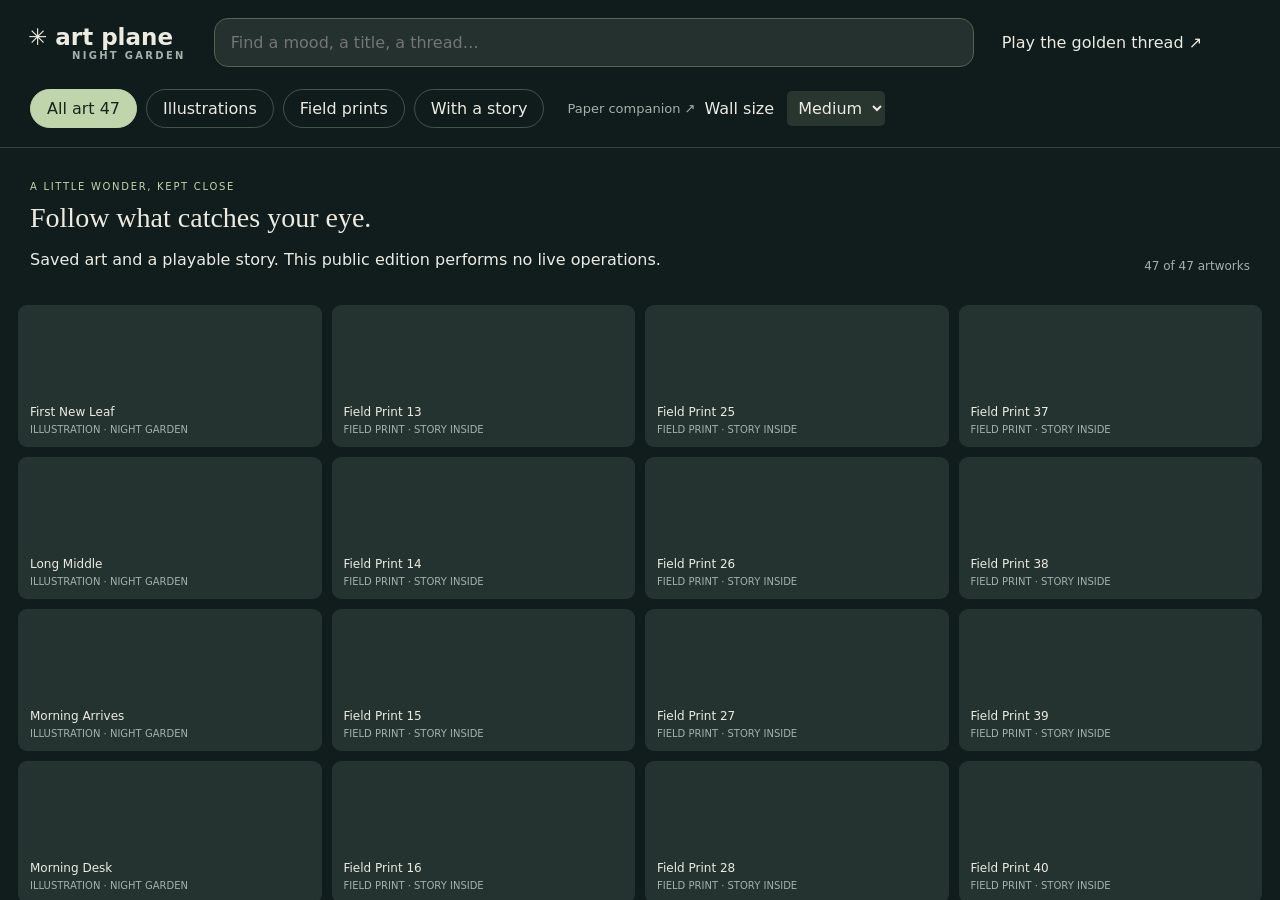
==== index.html @ 77174b1b "Publish the Night Garden art wall and playable golden thread" ====
<!doctype html><html lang="en"><meta charset="utf-8"><meta http-equiv="refresh" content="0;url=data/art-index.html"><title>Night Garden</title><a href="data/art-index.html">Open the Night Garden art wall</a></html>
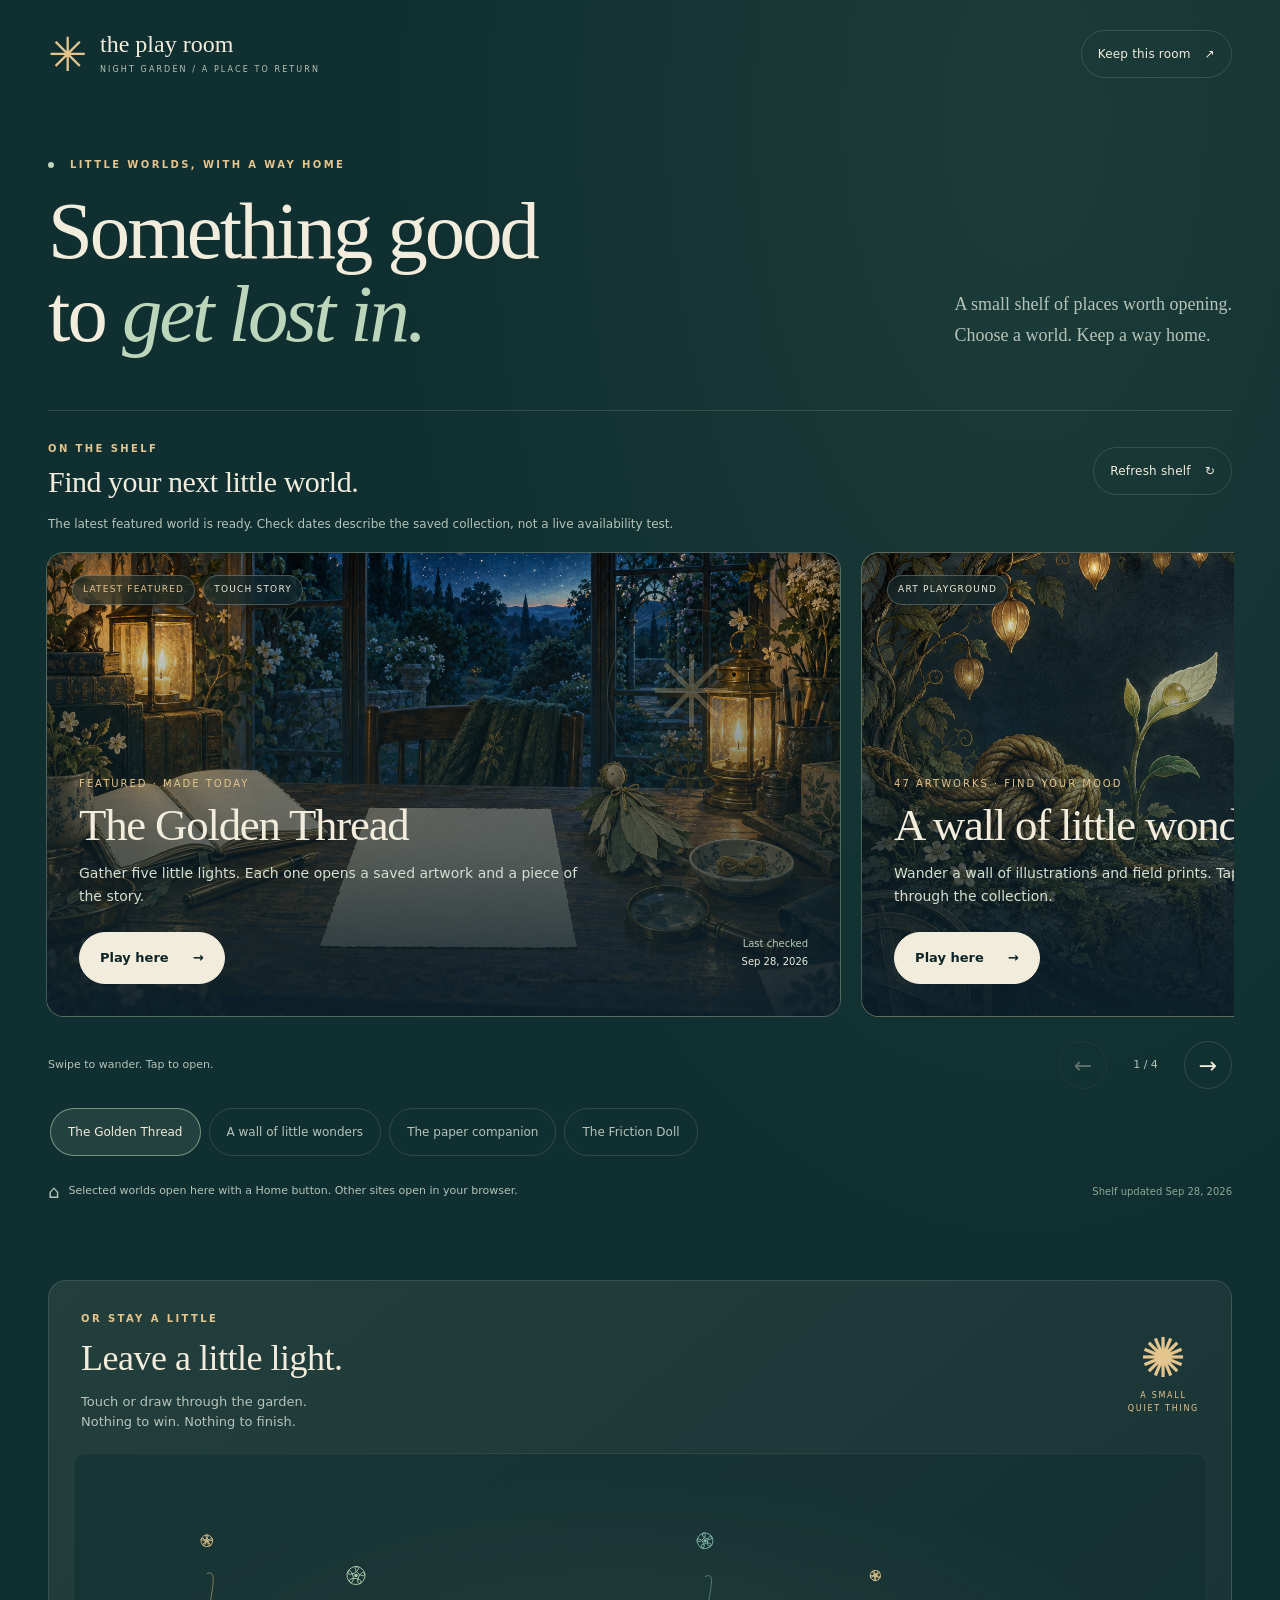
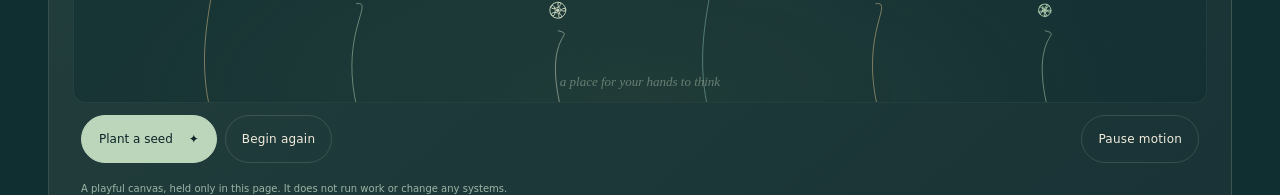
==== commit 17c1452c: "Add touch-first Play Room and interactive friction artwork" ====
--- a/index.html
+++ b/index.html
@@ -1 +1 @@
-<!doctype html><html lang="en"><meta charset="utf-8"><meta http-equiv="refresh" content="0;url=data/art-index.html"><title>Night Garden</title><a href="data/art-index.html">Open the Night Garden art wall</a></html>+<!doctype html><html lang="en"><meta charset="utf-8"><meta http-equiv="refresh" content="0;url=play-room.html"><title>Night Garden</title><a href="play-room.html">Open the Night Garden Play Room</a></html>
